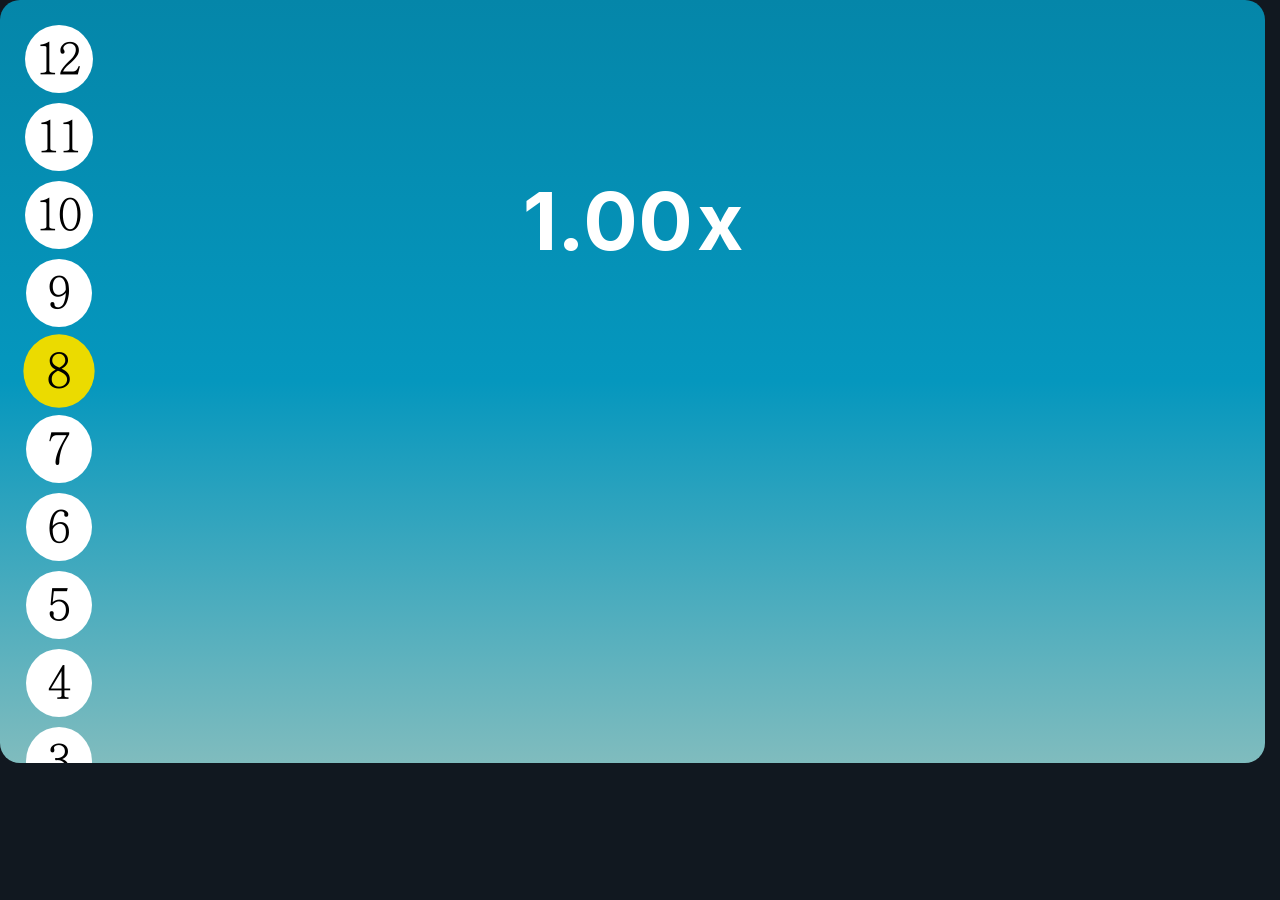
==== game-green-ball.html @ da6a4c80 "Add files via upload" ====
<!doctype html>
<html lang="ru" class="page">
  <head>
    <meta charset="UTF-8" />
    <meta name="viewport" content="width=device-width, initial-scale=1.0" />
    <title>Хакатон</title>
    <link rel="stylesheet" href="./css/index.css" />
  </head>
  <body class="page__body">
    <main class="main">
      <section class="section game">
        <div class="container game__container">
          <div class="game__birds">
            <svg class="game__bird game__bird--left" width="101" height="101">
              <use href="./decor/bird.svg"></use>
            </svg>
            <svg class="game__bird game__bird--center" width="101" height="101">
              <use href="./decor/bird.svg"></use>
            </svg>
            <svg class="game__bird game__bird--right" width="101" height="101">
              <use href="./decor/bird.svg"></use>
            </svg>
          </div>
          <div class="game__clouds">
            <svg class="game__cloud game__cloud--left" width="340" height="148">
                <use href="./decor/cloud1.svg"></use>
            </svg>
            <svg class="game__cloud game__cloud--right" width="339" height="138">
                <use href="./decor/cloud2.svg"></use>
            </svg>
          </div>
          <div class="game__levels">
            <div class="game__level game__level--no-active" data-level="12">
                <p class="game__level-number">12</p>
            </div>
            <div class="game__level game__level--no-active" data-level="11">
                <p class="game__level-number">11</p>
            </div>
            <div class="game__level game__level--no-active" data-level="10">
                <p class="game__level-number">10</p>
            </div>
            <div class="game__level game__level--no-active" data-level="9">
                <p class="game__level-number">9</p>
            </div>
            <div class="game__level game__level--active" data-level="8">
                <p class="game__level-number">8</p>
            </div>
            <div class="game__level game__level--no-active" data-level="7">
                <p class="game__level-number">7</p>
            </div>
            <div class="game__level game__level--no-active" data-level="6">
                <p class="game__level-number">6</p>
            </div>
            <div class="game__level game__level--no-active" data-level="5">
                <p class="game__level-number">5</p>
            </div>
            <div class="game__level game__level--no-active" data-level="4">
                <p class="game__level-number">4</p>
            </div>
            <div class="game__level game__level--no-active" data-level="3">
                <p class="game__level-number">3</p>
            </div>
            <div class="game__level game__level--no-active" data-level="2">
                <p class="game__level-number">2</p>
            </div>
            <div class="game__level game__level--no-active" data-level="1">
                <p class="game__level-number">1</p>
            </div>
          </div>
          <div class="game__ratio">
            <p class="game__ratio-value">1.00</p>
            <p class="game__ratio-symbol">x</p>
          </div>
          <div class="game__ball">
            <svg class="game__ball-red" width="176" height="235">
                <use href="./decor/red-ball.svg"></use>
            </svg>
          </div>
        </div>
      </section>
    </main>
  </body>
</html>
---- css/index.css ----
/* base */
@import "./base/fonts.css";
@import "./base/globals.css";
@import "./base/normalize.css";
@import "./base/vars.css";

/* blocks */
@import "./blocks/header.css";
@import "./blocks/history.css";
@import "./blocks/game.css";
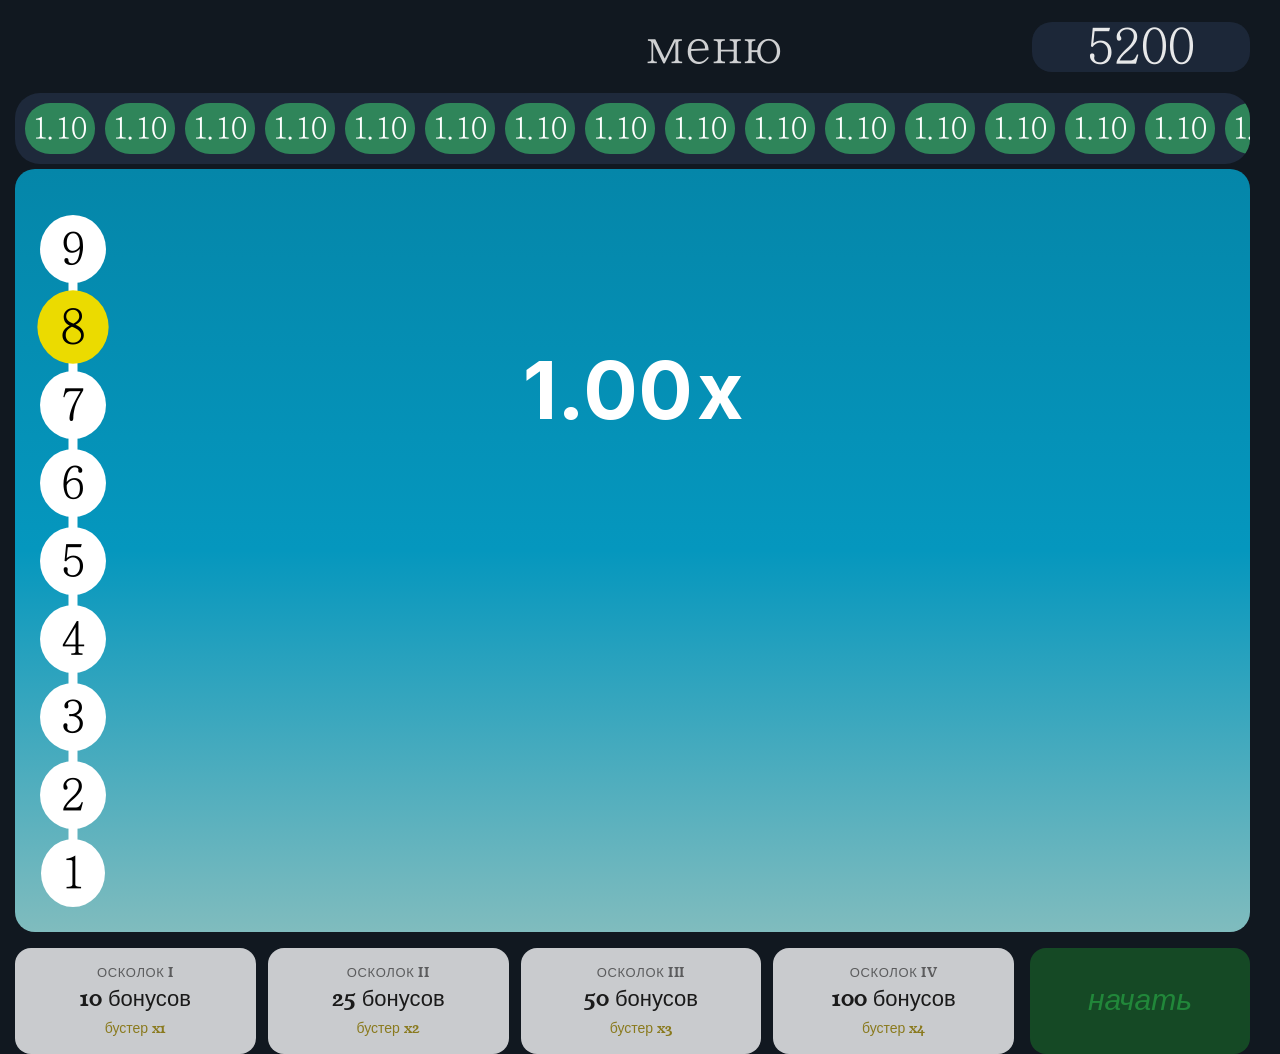
==== commit 6392d578: "Add files via upload" ====
--- a/game-green-ball.html
+++ b/game-green-ball.html
@@ -7,75 +7,187 @@
     <link rel="stylesheet" href="./css/index.css" />
   </head>
   <body class="page__body">
+    <header class="container header__container">
+      <svg width="381px" height="73px">
+        <use href="./decor/logo.svg"></use>
+      </svg>
+      <nav class="header__navigation">
+        <ul class="navigation__list">
+          <li class="navigation__item">
+            <a href="./index.html" class="navigation__item-link">меню</a>
+          </li>
+        </ul>
+      </nav>
+      <p class="header__balance">5200</p>
+    </header>
     <main class="main">
+      <section class="section history">
+        <div class="container container__card-description">
+          <article class="history__card">
+            <p class="history__card-description">1.10</p>
+          </article>
+          <article class="history__card">
+            <p class="history__card-description">1.10</p>
+          </article>
+          <article class="history__card">
+            <p class="history__card-description">1.10</p>
+          </article>
+          <article class="history__card">
+            <p class="history__card-description">1.10</p>
+          </article>
+          <article class="history__card">
+            <p class="history__card-description">1.10</p>
+          </article>
+          <article class="history__card">
+            <p class="history__card-description">1.10</p>
+          </article>
+          <article class="history__card">
+            <p class="history__card-description">1.10</p>
+          </article>
+          <article class="history__card">
+            <p class="history__card-description">1.10</p>
+          </article>
+          <article class="history__card">
+            <p class="history__card-description">1.10</p>
+          </article>
+          <article class="history__card">
+            <p class="history__card-description">1.10</p>
+          </article>
+          <article class="history__card">
+            <p class="history__card-description">1.10</p>
+          </article>
+          <article class="history__card">
+            <p class="history__card-description">1.10</p>
+          </article>
+          <article class="history__card">
+            <p class="history__card-description">1.10</p>
+          </article>
+          <article class="history__card">
+            <p class="history__card-description">1.10</p>
+          </article>
+          <article class="history__card">
+            <p class="history__card-description">1.10</p>
+          </article>
+          <article class="history__card">
+            <p class="history__card-description">1.10</p>
+          </article>
+          <article class="history__card">
+            <p class="history__card-description">1.15</p>
+          </article>
+          <article class="history__card">
+            <p class="history__card-description">1.10</p>
+          </article>
+          <article class="history__card">
+            <p class="history__card-description">1.10</p>
+          </article>
+        </div>
+      </section>
       <section class="section game">
-        <div class="container game__container">
-          <div class="game__birds">
-            <svg class="game__bird game__bird--left" width="101" height="101">
-              <use href="./decor/bird.svg"></use>
-            </svg>
-            <svg class="game__bird game__bird--center" width="101" height="101">
-              <use href="./decor/bird.svg"></use>
-            </svg>
-            <svg class="game__bird game__bird--right" width="101" height="101">
-              <use href="./decor/bird.svg"></use>
-            </svg>
-          </div>
-          <div class="game__clouds">
-            <svg class="game__cloud game__cloud--left" width="340" height="148">
+        <div class="container">
+          <div class="game__container">
+            <div class="game__birds">
+              <svg class="game__bird game__bird--left" width="101" height="101">
+                <use href="./decor/bird.svg"></use>
+              </svg>
+              <svg
+                class="game__bird game__bird--center"
+                width="101"
+                height="101"
+              >
+                <use href="./decor/bird.svg"></use>
+              </svg>
+              <svg
+                class="game__bird game__bird--right"
+                width="101"
+                height="101"
+              >
+                <use href="./decor/bird.svg"></use>
+              </svg>
+            </div>
+            <div class="game__clouds">
+              <svg
+                class="game__cloud game__cloud--left"
+                width="340"
+                height="148"
+              >
                 <use href="./decor/cloud1.svg"></use>
-            </svg>
-            <svg class="game__cloud game__cloud--right" width="339" height="138">
+              </svg>
+              <svg
+                class="game__cloud game__cloud--right"
+                width="339"
+                height="138"
+              >
                 <use href="./decor/cloud2.svg"></use>
-            </svg>
-          </div>
-          <div class="game__levels">
-            <div class="game__level game__level--no-active" data-level="12">
-                <p class="game__level-number">12</p>
+              </svg>
             </div>
-            <div class="game__level game__level--no-active" data-level="11">
-                <p class="game__level-number">11</p>
+            <div class="game__levels">
+              <div class="game__level game__level--no-active" data-level="9">
+                <p class="game__level-number">9</p>
+              </div>
+              <div class="game__level game__level--active" data-level="8">
+                <p class="game__level-number">8</p>
+              </div>
+              <div class="game__level game__level--no-active" data-level="7">
+                <p class="game__level-number">7</p>
+              </div>
+              <div class="game__level game__level--no-active" data-level="6">
+                <p class="game__level-number">6</p>
+              </div>
+              <div class="game__level game__level--no-active" data-level="5">
+                <p class="game__level-number">5</p>
+              </div>
+              <div class="game__level game__level--no-active" data-level="4">
+                <p class="game__level-number">4</p>
+              </div>
+              <div class="game__level game__level--no-active" data-level="3">
+                <p class="game__level-number">3</p>
+              </div>
+              <div class="game__level game__level--no-active" data-level="2">
+                <p class="game__level-number">2</p>
+              </div>
+              <div class="game__level game__level--no-active" data-level="1">
+                <p class="game__level-number">1</p>
+              </div>
             </div>
-            <div class="game__level game__level--no-active" data-level="10">
-                <p class="game__level-number">10</p>
+            <div class="game__ratio">
+              <p class="game__ratio-value">1.00</p>
+              <p class="game__ratio-symbol">x</p>
             </div>
-            <div class="game__level game__level--no-active" data-level="9">
-                <p class="game__level-number">9</p>
-            </div>
-            <div class="game__level game__level--active" data-level="8">
-                <p class="game__level-number">8</p>
-            </div>
-            <div class="game__level game__level--no-active" data-level="7">
-                <p class="game__level-number">7</p>
-            </div>
-            <div class="game__level game__level--no-active" data-level="6">
-                <p class="game__level-number">6</p>
-            </div>
-            <div class="game__level game__level--no-active" data-level="5">
-                <p class="game__level-number">5</p>
-            </div>
-            <div class="game__level game__level--no-active" data-level="4">
-                <p class="game__level-number">4</p>
-            </div>
-            <div class="game__level game__level--no-active" data-level="3">
-                <p class="game__level-number">3</p>
-            </div>
-            <div class="game__level game__level--no-active" data-level="2">
-                <p class="game__level-number">2</p>
-            </div>
-            <div class="game__level game__level--no-active" data-level="1">
-                <p class="game__level-number">1</p>
+            <div class="game__ball">
+              <svg class="game__ball--green" width="176" height="235">
+                <use href="./decor/green-ball.svg"></use>
+              </svg>
             </div>
           </div>
-          <div class="game__ratio">
-            <p class="game__ratio-value">1.00</p>
-            <p class="game__ratio-symbol">x</p>
-          </div>
-          <div class="game__ball">
-            <svg class="game__ball-red" width="176" height="235">
-                <use href="./decor/red-ball.svg"></use>
-            </svg>
-          </div>
+        </div>
+      </section>
+      <section class="section stake">
+        <div class="container stake__container">
+          <ul class="stake__list">
+            <li class="stake__item" data-bet="10" data-booster="1">
+              <span class="stake__item-label">осколок I</span>
+              <span class="stake__item-value">10 бонусов</span>
+              <span class="stake__item-booster">бустер x1</span>
+            </li>
+            <li class="stake__item" data-bet="25" data-booster="2">
+              <span class="stake__item-label">осколок II</span>
+              <span class="stake__item-value">25 бонусов</span>
+              <span class="stake__item-booster">бустер x2</span>
+            </li>
+            <li class="stake__item" data-bet="50" data-booster="3">
+              <span class="stake__item-label">осколок III</span>
+              <span class="stake__item-value">50 бонусов</span>
+              <span class="stake__item-booster">бустер x3</span>
+            </li>
+            <li class="stake__item" data-bet="100" data-booster="4">
+              <span class="stake__item-label">осколок IV</span>
+              <span class="stake__item-value">100 бонусов</span>
+              <span class="stake__item-booster">бустер x4</span>
+            </li>
+          </ul>
+          <button class="stake__button" type="button" disabled>
+            <span class="stake__button-text">начать</span>
+          </button>
         </div>
       </section>
     </main>
--- a/css/index.css
+++ b/css/index.css
@@ -8,3 +8,5 @@
 @import "./blocks/header.css";
 @import "./blocks/history.css";
 @import "./blocks/game.css";
+@import "./blocks/stake.css";
+@import "./blocks/index-page.css";
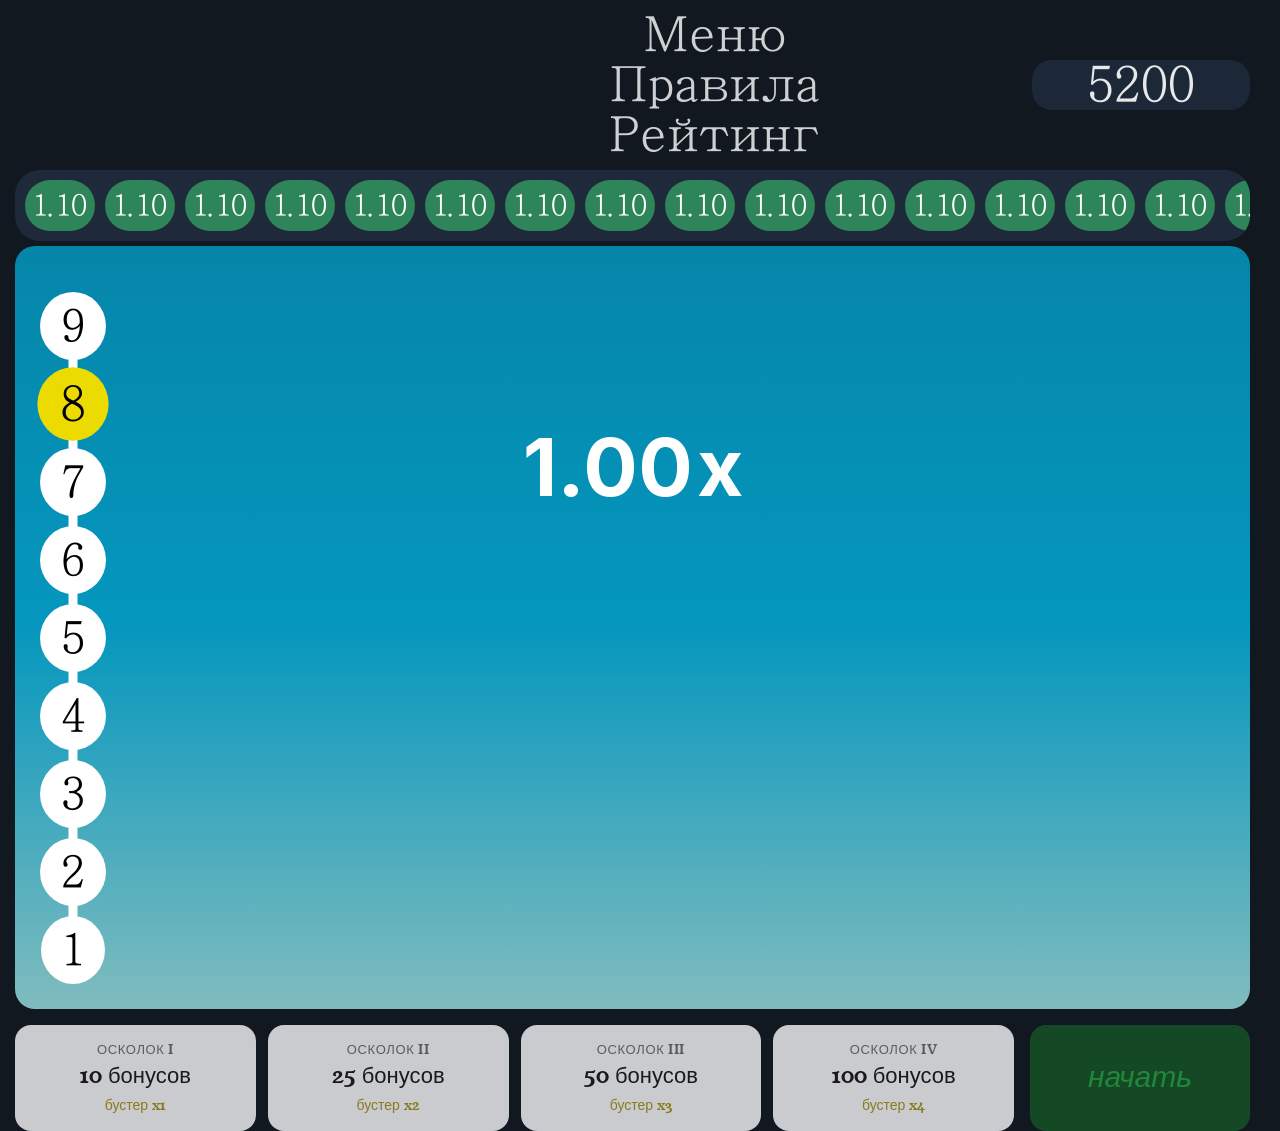
==== commit f81ca8df: "модальные окна сделал сука мать их ебал" ====
--- a/game-green-ball.html
+++ b/game-green-ball.html
@@ -3,8 +3,10 @@
   <head>
     <meta charset="UTF-8" />
     <meta name="viewport" content="width=device-width, initial-scale=1.0" />
-    <title>Хакатон</title>
+    <title>Игра - зелёный воздушный шар</title>
     <link rel="stylesheet" href="./css/index.css" />
+    <link rel="stylesheet" href="./css/blocks/theme-select.css">
+    <link rel="stylesheet" href="./css/blocks/game.css">
   </head>
   <body class="page__body">
     <header class="container header__container">
@@ -14,7 +16,13 @@
       <nav class="header__navigation">
         <ul class="navigation__list">
           <li class="navigation__item">
-            <a href="./index.html" class="navigation__item-link">меню</a>
+            <a href="./index.html" class="navigation__item-link">Меню</a>
+          </li>
+          <li class="navigation__item">
+            <a href="#" class="navigation__item-link">Правила</a>
+          </li>
+          <li class="navigation__item">
+            <a href="./rating.html" class="navigation__item-link">Рейтинг</a>
           </li>
         </ul>
       </nav>
@@ -22,7 +30,7 @@
     </header>
     <main class="main">
       <section class="section history">
-        <div class="container container__card-description">
+        <div id="history" class="container container__card-description">
           <article class="history__card">
             <p class="history__card-description">1.10</p>
           </article>
@@ -84,19 +92,19 @@
       </section>
       <section class="section game">
         <div class="container">
-          <div class="game__container">
+          <div id="game" class="game__container">
             <div class="game__birds">
-              <svg class="game__bird game__bird--left" width="101" height="101">
+              <svg id="bird-left" class="game__bird game__bird--left" width="101" height="101">
                 <use href="./decor/bird.svg"></use>
               </svg>
-              <svg
+              <svg id="bird-center"
                 class="game__bird game__bird--center"
                 width="101"
                 height="101"
               >
                 <use href="./decor/bird.svg"></use>
               </svg>
-              <svg
+              <svg id="bird-right"
                 class="game__bird game__bird--right"
                 width="101"
                 height="101"
@@ -104,15 +112,15 @@
                 <use href="./decor/bird.svg"></use>
               </svg>
             </div>
-            <div class="game__clouds">
-              <svg
+            <div id="clouds" class="game__clouds">
+              <svg id="cloud-left"
                 class="game__cloud game__cloud--left"
                 width="340"
                 height="148"
               >
                 <use href="./decor/cloud1.svg"></use>
               </svg>
-              <svg
+              <svg id="cloud-right"
                 class="game__cloud game__cloud--right"
                 width="339"
                 height="138"
@@ -120,7 +128,7 @@
                 <use href="./decor/cloud2.svg"></use>
               </svg>
             </div>
-            <div class="game__levels">
+            <div id="levels" class="game__levels">
               <div class="game__level game__level--no-active" data-level="9">
                 <p class="game__level-number">9</p>
               </div>
@@ -150,10 +158,10 @@
               </div>
             </div>
             <div class="game__ratio">
-              <p class="game__ratio-value">1.00</p>
+              <p id="ratio" class="game__ratio-value">1.00</p>
               <p class="game__ratio-symbol">x</p>
             </div>
-            <div class="game__ball">
+            <div id="ball" class="game__ball">
               <svg class="game__ball--green" width="176" height="235">
                 <use href="./decor/green-ball.svg"></use>
               </svg>
@@ -163,7 +171,7 @@
       </section>
       <section class="section stake">
         <div class="container stake__container">
-          <ul class="stake__list">
+          <ul id="stakes" class="stake__list">
             <li class="stake__item" data-bet="10" data-booster="1">
               <span class="stake__item-label">осколок I</span>
               <span class="stake__item-value">10 бонусов</span>
@@ -185,11 +193,113 @@
               <span class="stake__item-booster">бустер x4</span>
             </li>
           </ul>
-          <button class="stake__button" type="button" disabled>
+          <button id="start-game" class="stake__button" type="button" disabled>
             <span class="stake__button-text">начать</span>
           </button>
         </div>
       </section>
     </main>
+    <div class="result-popup" id="win-popup">
+    <div class="result-popup__card result-popup__card--win">
+
+        <button class="result-popup__close" type="button">×</button>
+
+        <h2 class="result-popup__title">
+            ПОБЕДА!
+        </h2>
+
+        <img
+            class="result-popup__image"
+            src="./decor/trophy.svg"
+            alt="Трофей"
+        >
+
+        <p class="result-popup__multiplier">
+            13.45x
+        </p>
+
+        <div class="result-popup__line"></div>
+
+        <p class="result-popup__text">
+            могли забрать –
+            <span class="result-popup__highlight">15.55x</span>
+        </p>
+
+        <div class="result-popup__numbers result-popup__numbers--win">
+            <span>1345 B</span>
+            <span>130 elo</span>
+        </div>
+
+        <div class="result-popup__line"></div>
+
+        <div class="result-popup__buttons">
+            <a
+                class="result-popup__button result-popup__button--exit"
+                href="./index.html"
+            >
+                Выйти
+            </a>
+
+            <button
+                class="result-popup__button result-popup__button--again"
+                type="button"
+            >
+                Играть снова
+            </button>
+        </div>
+
+    </div>
+</div>
+
+<div class="result-popup" id="lose-popup">
+    <div class="result-popup__card result-popup__card--lose">
+
+        <button class="result-popup__close" type="button">×</button>
+
+        <h2 class="result-popup__title">
+            НЕ ПОВЕЗЛО!
+        </h2>
+
+        <img
+            class="result-popup__image"
+            src="./decor/bomb.svg"
+            alt="Взрыв"
+        >
+
+        <p class="result-popup__multiplier">
+            1.55x
+        </p>
+
+        <div class="result-popup__line"></div>
+
+        <p class="result-popup__text">
+            раунд окончен –
+            <span class="result-popup__highlight">1.55x</span>
+        </p>
+
+        <div class="result-popup__numbers result-popup__numbers--lose">
+            <span>100 B</span>
+            <span>50 elo</span>
+        </div>
+
+        <div class="result-popup__line"></div>
+
+        <div class="result-popup__buttons">
+            <a
+                class="result-popup__button result-popup__button--exit"
+                href="./index.html"
+            >
+                Выйти
+            </a>
+
+            <button
+                class="result-popup__button result-popup__button--again"
+                type="button"
+            >
+                Сыграть снова
+            </button>
+        </div>
+    </div>
+</div>
   </body>
 </html>
--- a/css/blocks/theme-select.css
+++ b/css/blocks/theme-select.css
@@ -0,0 +1,213 @@
+.theme-select {
+  padding-block: 60px;
+}
+
+.theme-select__inner {
+  text-align: center;
+}
+
+.theme-select__title {
+  margin: 0 0 8px;
+  font-family: var(--font3);
+  font-size: 44px;
+  font-weight: 400;
+  color: rgba(255, 255, 255, 0.75);
+}
+
+.theme-select__subtitle {
+  margin: 0 0 40px;
+  font-family: var(--font-family);
+  font-size: 18px;
+  color: rgba(255, 255, 255, 0.4);
+}
+
+.theme-select__list {
+  display: flex;
+  justify-content: center;
+  gap: 24px;
+  flex-wrap: wrap;
+}
+
+.theme-select__card {
+  display: flex;
+  flex-direction: column;
+  align-items: center;
+  width: 100%;
+  max-width: 420px;
+  padding: 32px 28px 28px;
+  background-color: #1e293a;
+  border: 2px solid transparent;
+  border-radius: 24px;
+}
+
+.theme-select__card--green {
+  border-color: #22c55e;
+}
+
+.theme-select__card--red {
+  border-color: #ef4444;
+}
+
+.theme-select__balloon {
+  margin-bottom: 24px;
+}
+
+.theme-select__stats {
+  display: flex;
+  gap: 12px;
+  width: 100%;
+  margin-bottom: 24px;
+}
+
+.theme-select__stat {
+  flex: 1 1 0;
+  padding: 16px 12px;
+  background-color: rgba(255, 255, 255, 0.04);
+  border-radius: 14px;
+  text-align: center;
+}
+
+.theme-select__stat-value,
+.theme-select__stat-title {
+  display: block;
+  margin: 0 0 6px;
+  font-family: var(--font3);
+  font-size: 24px;
+  color: var(--text-main-color);
+}
+
+.theme-select__stat-caption {
+  display: block;
+  font-family: var(--font-family);
+  font-size: 13px;
+  color: rgba(255, 255, 255, 0.5);
+}
+
+.theme-select__stat-risk {
+  display: block;
+  font-family: var(--third-family);
+  font-size: 18px;
+  font-weight: 600;
+  text-transform: uppercase;
+}
+
+.theme-select__stat-risk--low {
+  color: #22c55e;
+}
+
+.theme-select__stat-risk--high {
+  color: #ef4444;
+}
+
+.theme-select__levels {
+  margin-bottom: 20px;
+  font-family: var(--font-family);
+  font-size: 16px;
+  color: var(--text-main-color);
+}
+
+.theme-select__button {
+  display: block;
+  width: 100%;
+  padding: 16px;
+  border-radius: 999px;
+  font-family: var(--font-family);
+  font-size: 18px;
+  font-weight: 600;
+  text-align: center;
+  color: var(--text-main-color);
+}
+
+.theme-select__button--green {
+  background-color: #2b9f6d;
+}
+
+.theme-select__button--red {
+  background-color: #b02c30;
+}
+
+@media (max-width: 900px) {
+  .theme-select__list {
+    flex-direction: column;
+    align-items: center;
+  }
+}
+
+.theme-select__balloon {
+  width: 176px;
+  height: 235px;
+  object-fit: contain;
+
+  transform-origin: 50% 90%;
+  animation: balloon-sway 2.5s ease-in-out infinite;
+}
+
+@keyframes balloon-sway {
+  0%,
+  100% {
+    transform: translateY(0) rotate(-3deg);
+  }
+
+  50% {
+    transform: translateY(-8px) rotate(3deg);
+  }
+}
+.theme-select__button {
+    transition:
+        transform 0.2s ease,
+        box-shadow 0.2s ease,
+        filter 0.2s ease;
+}
+
+.theme-select__button:hover {
+    transform: scale(1.05);
+    filter: brightness(1.15);
+}
+
+.theme-select__button:active {
+    transform: scale(0.95);
+}
+
+.theme-select__button--green:hover {
+    box-shadow:
+        0 0 10px rgba(46, 190, 130, 0.6),
+        0 0 25px rgba(46, 190, 130, 0.4);
+}
+
+.theme-select__button--red:hover {
+    box-shadow:
+        0 0 10px rgba(220, 50, 50, 0.6),
+        0 0 25px rgba(220, 50, 50, 0.4);
+}
+
+.theme-select__button {
+  transition:
+    transform 0.2s ease,
+    box-shadow 0.2s ease,
+    filter 0.2s ease;
+}
+
+.theme-select__button:hover {
+  transform: scale(1.05);
+  filter: brightness(1.15);
+}
+
+.theme-select__button:active {
+  transform: scale(0.95);
+}
+
+.theme-select__button--green:hover {
+  box-shadow:
+    0 0 10px rgba(46, 190, 130, 0.6),
+    0 0 25px rgba(46, 190, 130, 0.4);
+}
+
+.theme-select__button--red:hover {
+  box-shadow:
+    0 0 10px rgba(220, 50, 50, 0.6),
+    0 0 25px rgba(220, 50, 50, 0.4);
+}
+
+.theme-select__card:has(.theme-select__button:hover) .theme-select__balloon {
+  animation-duration: 0.7s;
+}
--- a/css/blocks/game.css
+++ b/css/blocks/game.css
@@ -0,0 +1,379 @@
+.game {
+  width: 100%;
+  margin-bottom: 16px;
+}
+
+.game__container {
+  position: relative;
+  width: 100%;
+  height: 763px;
+  overflow: hidden;
+  border-radius: 20px;
+  background: linear-gradient(
+    180deg,
+    rgba(0, 179, 225, 0.71) 0%,
+    rgba(0, 203, 255, 0.71) 50%,
+    rgba(173, 255, 255, 0.71) 100%
+  );
+}
+
+.game__bird {
+  position: absolute;
+  object-fit: contain;
+  z-index: var(--layer-2);
+}
+
+.game__bird--left {
+  top: 25px;
+  left: 17%;
+}
+
+.game__bird--center {
+  top: 20px;
+  left: 48%;
+}
+
+.game__bird--right {
+  top: 55px;
+  right: 7%;
+}
+
+.game__clouds {
+    position: absolute;
+    top: 0;
+    left: 0;
+    width: 100%;
+    z-index: var(--layer-1);
+    pointer-events: none;
+}
+
+.game__cloud {
+    position: absolute;
+    display: block;
+    height: auto;
+}
+
+.game__cloud--left {
+    top: 15px;
+    left: 10%;
+}
+
+.game__cloud--right {
+    top: 30px;
+    right: 10%;
+}
+
+.game__levels {
+  position: absolute;
+  bottom: 25px;
+  left: 25px;
+  display: flex;
+  flex-direction: column;
+  align-items: center;
+  gap: 10px;
+  z-index: var(--layer-5);
+}
+
+.game__levels::before {
+  content: "";
+  position: absolute;
+  top: 34px;
+  bottom: 34px;
+  left: 50%;
+  width: 9px;
+  transform: translateX(-50%);
+  background-color: #fff;
+  border-radius: 50px;
+  z-index: var(--layer-0);
+}
+
+.game__level {
+  position: relative;
+  max-width: 68px;
+  max-height: 68px;
+  display: flex;
+  align-items: center;
+  justify-content: center;
+  z-index: var(--layer-2);
+  border-radius: 50%;
+  background-color: #fff;
+  padding: 12px 21px;
+}
+
+.game__level-number {
+  position: relative;
+  font-family: var(--second-family);
+  font-weight: 400;
+  font-size: 45px;
+  color: var(--text-secondary-color);
+}
+
+.game__level--active {
+    background-color: var(--level-active);
+    transform: scale(1.08);
+}
+
+.game__ratio {
+    position: absolute;
+    top: 175px;
+    left: 50%;
+    display: flex;
+    align-items: baseline;
+    transform: translateX(-50%);
+    z-index: var(--layer-5);
+    color: var(--text-main-color);
+    user-select: none;
+}
+
+.game__ratio-value,
+.game__ratio-symbol {
+    font-size: 80px;
+    font-weight: 700;
+}
+
+.game__ratio-symbol {
+    margin-left: 4px;
+}
+
+.game__ball {
+    position: absolute;
+    left: 50%;
+    bottom: 25px;
+    transform: translateX(-50%);
+    z-index: var(--layer-6);
+}
+
+.game__ball--red,
+.game__ball--green {
+    display: block;
+    width: 100%;
+    height: 100%;
+}
+
+
+.result-popup {
+    position: fixed;
+    inset: 0;
+
+    display: flex;
+    align-items: center;
+    justify-content: center;
+
+    padding: 24px;
+    box-sizing: border-box;
+
+    background: rgba(0, 0, 0, 0.72);
+    backdrop-filter: blur(6px);
+
+    opacity: 0;
+    visibility: hidden;
+    pointer-events: none;
+
+    z-index: 1000;
+
+    transition:
+        opacity 0.25s ease,
+        visibility 0.25s ease;
+}
+
+
+.result-popup.is-open {
+    opacity: 1;
+    visibility: visible;
+    pointer-events: auto;
+}
+
+.result-popup__card {
+    position: relative;
+
+    width: min(700px, 100%);
+
+    padding: 38px 42px 40px;
+    box-sizing: border-box;
+
+    text-align: center;
+
+    background: #1e293b;
+    border-radius: 20px;
+
+    transform: translateY(25px) scale(0.96);
+
+    transition: transform 0.3s ease;
+}
+
+.result-popup.is-open .result-popup__card {
+    transform: translateY(0) scale(1);
+}
+
+
+.result-popup__card--win {
+    box-shadow:
+        0 0 45px rgba(47, 255, 123, 0.18);
+}
+
+.result-popup__card--lose {
+    box-shadow:
+        0 0 45px rgba(255, 70, 80, 0.16);
+}
+
+
+.result-popup__close {
+    position: absolute;
+
+    top: 10px;
+    right: 10px;
+
+    width: 48px;
+    height: 48px;
+
+    padding: 0;
+
+    border: 0;
+    border-radius: 10px;
+
+    background: #f24f70;
+    color: #fff;
+
+    font-size: 36px;
+    line-height: 1;
+
+    cursor: pointer;
+
+    transition:
+        transform 0.2s ease,
+        filter 0.2s ease;
+}
+
+.result-popup__close:hover {
+    transform: scale(1.08) rotate(3deg);
+    filter: brightness(1.08);
+}
+
+.result-popup__title {
+    margin: 0 55px 10px;
+
+    font-family: var(--font3);
+
+    font-size: clamp(36px, 5vw, 50px);
+    font-weight: 400;
+
+    line-height: 1.05;
+
+    color: #f3a943;
+}
+
+.result-popup__image {
+    display: block;
+
+    width: 130px;
+    height: 130px;
+
+    margin: 0 auto 4px;
+
+    object-fit: contain;
+}
+
+.result-popup__multiplier {
+    margin: 0 0 12px;
+
+    font-family: var(--second-family);
+    font-size: 40px;
+
+    color: var(--text-main-color);
+}
+
+.result-popup__line {
+    width: min(430px, 90%);
+    height: 1px;
+
+    margin: 0 auto 12px;
+
+    background: rgba(255, 255, 255, 0.65);
+}
+
+.result-popup__text {
+    margin: 0 0 18px;
+
+    font-family: var(--second-family);
+    font-size: clamp(22px, 3vw, 30px);
+
+    color: var(--text-main-color);
+}
+
+.result-popup__highlight {
+    color: #ffe000;
+}
+
+.result-popup__numbers {
+    display: flex;
+    justify-content: center;
+
+    gap: 70px;
+
+    margin-bottom: 8px;
+
+    font-family: var(--second-family);
+    font-size: 36px;
+}
+
+.result-popup__numbers--win span:first-child {
+    color: #00e67a;
+}
+
+.result-popup__numbers--win span:last-child {
+    color: #ffe000;
+}
+
+.result-popup__numbers--lose span {
+    color: #ff4444;
+}
+
+.result-popup__buttons {
+    display: flex;
+    justify-content: center;
+
+    gap: 40px;
+
+    margin-top: 28px;
+}
+
+.result-popup__button {
+    min-width: 260px;
+
+    padding: 15px 30px;
+
+    border: 0;
+    border-radius: 999px;
+
+    font-family: var(--second-family);
+    font-size: 30px;
+
+    color: #fff;
+
+    cursor: pointer;
+
+    transition:
+        transform 0.2s ease,
+        filter 0.2s ease,
+        box-shadow 0.2s ease;
+}
+
+.result-popup__button:hover {
+    transform: translateY(-2px) scale(1.03);
+    filter: brightness(1.1);
+}
+
+.result-popup__button:active {
+    transform: scale(0.97);
+}
+
+.result-popup__button--exit {
+    background: #7c4543;
+}
+
+.result-popup__button--again {
+    background: #31d487;
+
+    box-shadow:
+        0 0 20px rgba(49, 212, 135, 0.2);
+}
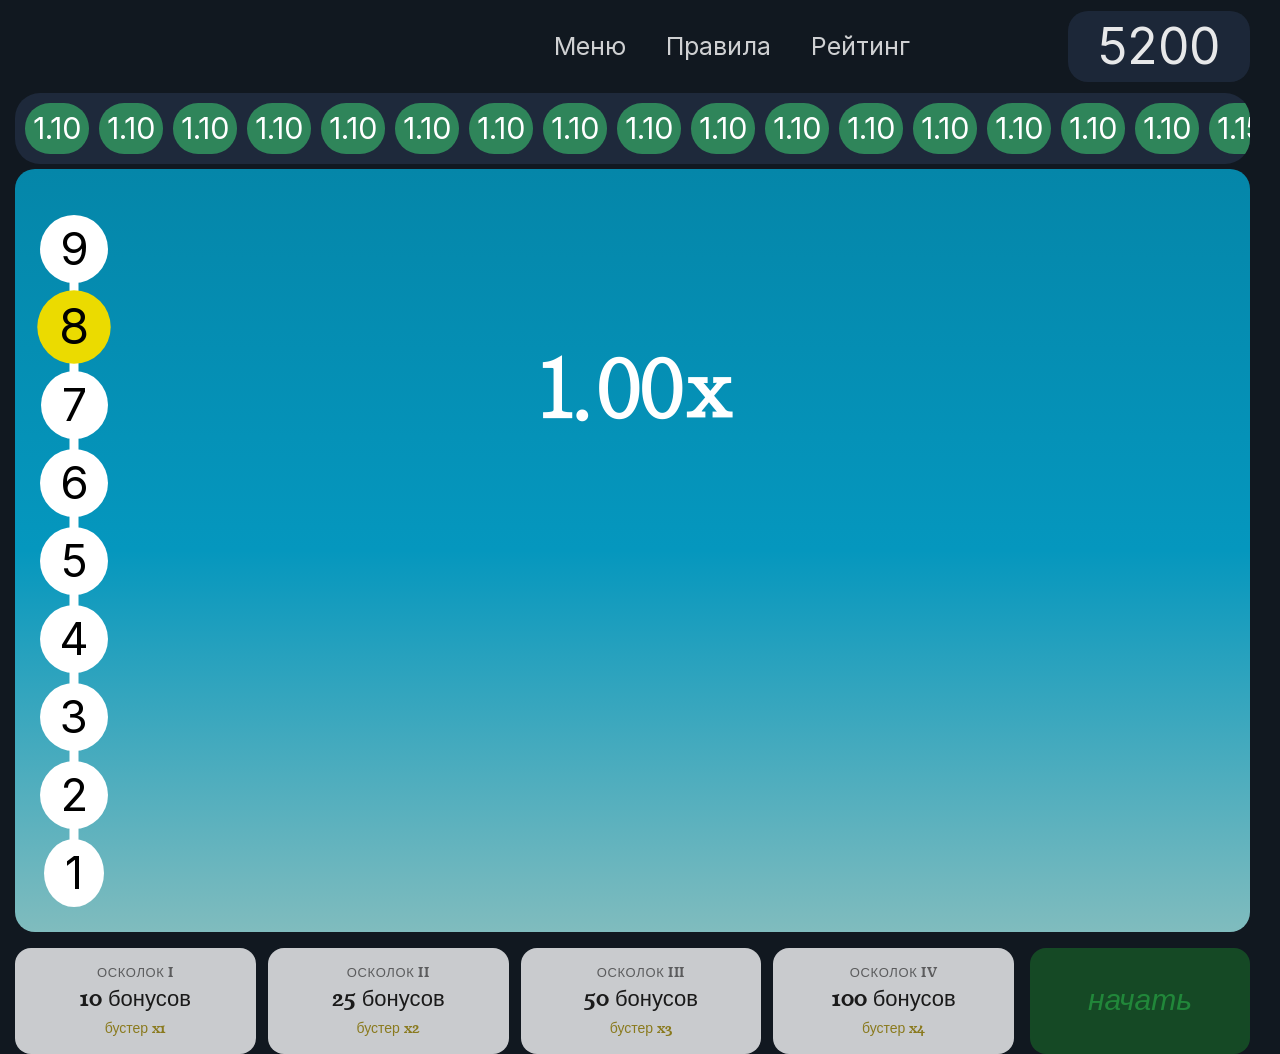
==== commit 48a0f669: "Add files via upload" ====
--- a/game-green-ball.html
+++ b/game-green-ball.html
@@ -5,8 +5,6 @@
     <meta name="viewport" content="width=device-width, initial-scale=1.0" />
     <title>Игра - зелёный воздушный шар</title>
     <link rel="stylesheet" href="./css/index.css" />
-    <link rel="stylesheet" href="./css/blocks/theme-select.css">
-    <link rel="stylesheet" href="./css/blocks/game.css">
   </head>
   <body class="page__body">
     <header class="container header__container">
@@ -199,107 +197,5 @@
         </div>
       </section>
     </main>
-    <div class="result-popup" id="win-popup">
-    <div class="result-popup__card result-popup__card--win">
-
-        <button class="result-popup__close" type="button">×</button>
-
-        <h2 class="result-popup__title">
-            ПОБЕДА!
-        </h2>
-
-        <img
-            class="result-popup__image"
-            src="./decor/trophy.svg"
-            alt="Трофей"
-        >
-
-        <p class="result-popup__multiplier">
-            13.45x
-        </p>
-
-        <div class="result-popup__line"></div>
-
-        <p class="result-popup__text">
-            могли забрать –
-            <span class="result-popup__highlight">15.55x</span>
-        </p>
-
-        <div class="result-popup__numbers result-popup__numbers--win">
-            <span>1345 B</span>
-            <span>130 elo</span>
-        </div>
-
-        <div class="result-popup__line"></div>
-
-        <div class="result-popup__buttons">
-            <a
-                class="result-popup__button result-popup__button--exit"
-                href="./index.html"
-            >
-                Выйти
-            </a>
-
-            <button
-                class="result-popup__button result-popup__button--again"
-                type="button"
-            >
-                Играть снова
-            </button>
-        </div>
-
-    </div>
-</div>
-
-<div class="result-popup" id="lose-popup">
-    <div class="result-popup__card result-popup__card--lose">
-
-        <button class="result-popup__close" type="button">×</button>
-
-        <h2 class="result-popup__title">
-            НЕ ПОВЕЗЛО!
-        </h2>
-
-        <img
-            class="result-popup__image"
-            src="./decor/bomb.svg"
-            alt="Взрыв"
-        >
-
-        <p class="result-popup__multiplier">
-            1.55x
-        </p>
-
-        <div class="result-popup__line"></div>
-
-        <p class="result-popup__text">
-            раунд окончен –
-            <span class="result-popup__highlight">1.55x</span>
-        </p>
-
-        <div class="result-popup__numbers result-popup__numbers--lose">
-            <span>100 B</span>
-            <span>50 elo</span>
-        </div>
-
-        <div class="result-popup__line"></div>
-
-        <div class="result-popup__buttons">
-            <a
-                class="result-popup__button result-popup__button--exit"
-                href="./index.html"
-            >
-                Выйти
-            </a>
-
-            <button
-                class="result-popup__button result-popup__button--again"
-                type="button"
-            >
-                Сыграть снова
-            </button>
-        </div>
-    </div>
-</div>
   </body>
 </html>
--- a/css/index.css
+++ b/css/index.css
@@ -9,4 +9,5 @@
 @import "./blocks/history.css";
 @import "./blocks/game.css";
 @import "./blocks/stake.css";
-@import "./blocks/index-page.css";+@import "./blocks/index-page.css";
+@import "./blocks/rating.css";
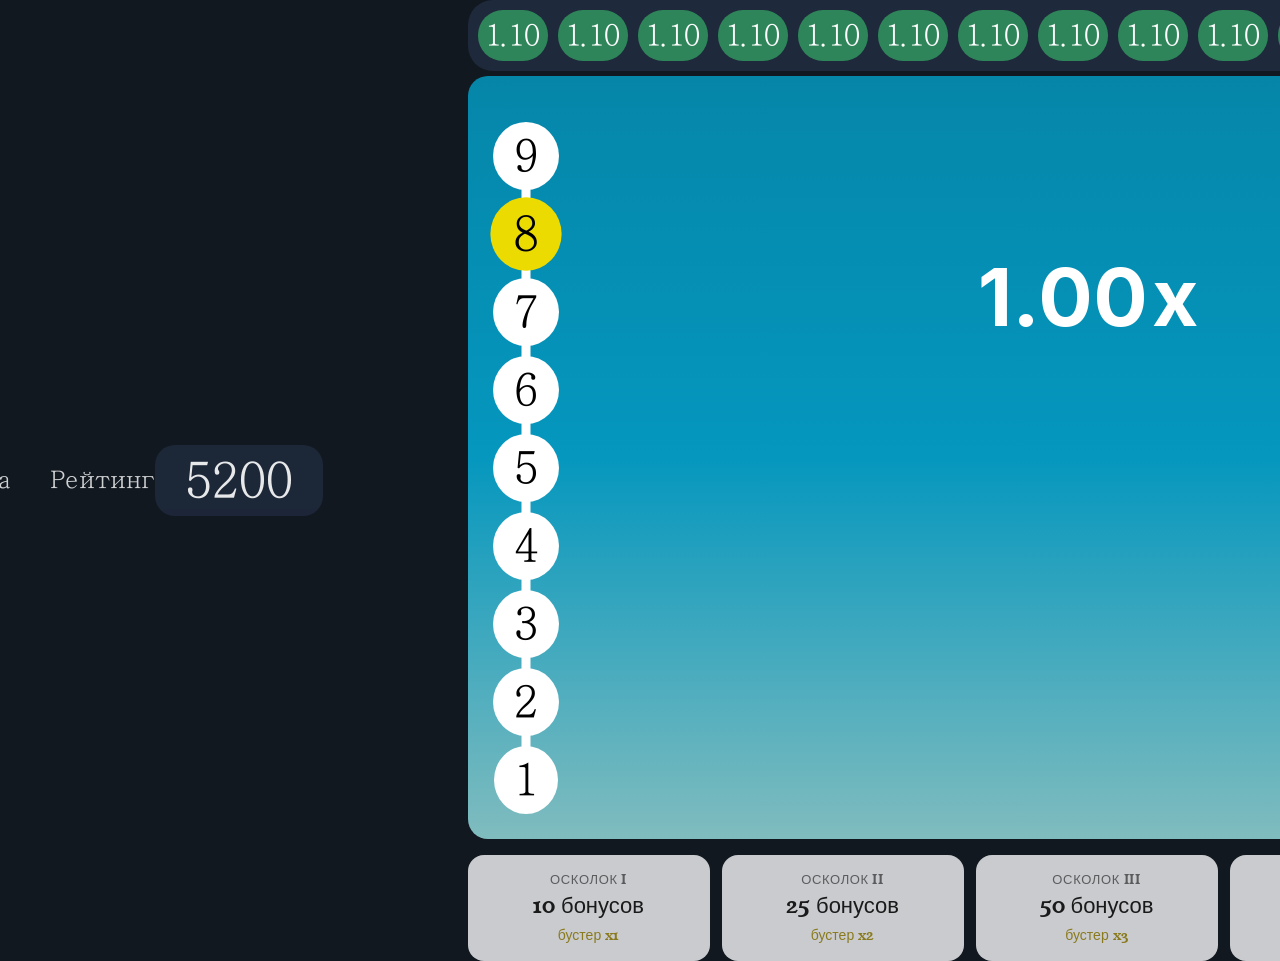
==== commit 46873e0b: "закончил модальные окна" ====
--- a/game-green-ball.html
+++ b/game-green-ball.html
@@ -5,6 +5,9 @@
     <meta name="viewport" content="width=device-width, initial-scale=1.0" />
     <title>Игра - зелёный воздушный шар</title>
     <link rel="stylesheet" href="./css/index.css" />
+    <link rel="stylesheet" href="./css/blocks/theme-select.css">
+    <link rel="stylesheet" href="./css/blocks/game.css">
+    <link rel="stylesheet" href="./css/blocks/rules.css">
   </head>
   <body class="page__body">
     <header class="container header__container">
@@ -17,7 +20,7 @@
             <a href="./index.html" class="navigation__item-link">Меню</a>
           </li>
           <li class="navigation__item">
-            <a href="#" class="navigation__item-link">Правила</a>
+          <a href="#rules" class="navigation__item-link">Правила</a>
           </li>
           <li class="navigation__item">
             <a href="./rating.html" class="navigation__item-link">Рейтинг</a>
@@ -197,5 +200,157 @@
         </div>
       </section>
     </main>
+    <div class="result-popup" id="win-popup">
+    <div class="result-popup__card result-popup__card--win">
+
+        <button class="result-popup__close" type="button">×</button>
+
+        <h2 class="result-popup__title">
+            ПОБЕДА!
+        </h2>
+
+        <img
+            class="result-popup__image"
+            src="./decor/trophy.svg"
+            alt="Трофей"
+        >
+
+        <p class="result-popup__multiplier">
+            13.45x
+        </p>
+
+        <div class="result-popup__line"></div>
+
+        <p class="result-popup__text">
+            могли забрать –
+            <span class="result-popup__highlight">15.55x</span>
+        </p>
+
+        <div class="result-popup__numbers result-popup__numbers--win">
+            <span>1345 B</span>
+            <span>130 elo</span>
+        </div>
+
+        <div class="result-popup__line"></div>
+
+        <div class="result-popup__buttons">
+            <a
+                class="result-popup__button result-popup__button--exit"
+                href="./index.html"
+            >
+                Выйти
+            </a>
+
+            <button
+                class="result-popup__button result-popup__button--again"
+                type="button"
+            >
+                Играть снова
+            </button>
+        </div>
+
+    </div>
+</div>
+
+<div class="result-popup" id="lose-popup">
+    <div class="result-popup__card result-popup__card--lose">
+
+        <button class="result-popup__close" type="button">×</button>
+
+        <h2 class="result-popup__title">
+            НЕ ПОВЕЗЛО!
+        </h2>
+
+        <img
+            class="result-popup__image"
+            src="./decor/bomb.svg"
+            alt="Взрыв"
+        >
+
+        <p class="result-popup__multiplier">
+            1.55x
+        </p>
+
+        <div class="result-popup__line"></div>
+
+        <p class="result-popup__text">
+            раунд окончен –
+            <span class="result-popup__highlight">1.55x</span>
+        </p>
+
+        <div class="result-popup__numbers result-popup__numbers--lose">
+            <span>100 B</span>
+            <span>50 elo</span>
+        </div>
+
+        <div class="result-popup__line"></div>
+
+        <div class="result-popup__buttons">
+            <a
+                class="result-popup__button result-popup__button--exit"
+                href="./index.html"
+            >
+                Выйти
+            </a>
+
+            <button
+                class="result-popup__button result-popup__button--again"
+                type="button"
+            >
+                Сыграть снова
+            </button>
+        </div>
+    </div>
+</div>
+<div id="rules" class="rules-popup">
+
+  <div class="rules-popup__content">
+
+    <a href="#" class="rules-popup__close" aria-label="Закрыть">
+      ×
+    </a>
+
+    <h2 class="rules-popup__title">
+      Правила
+    </h2>
+
+    <div class="rules-popup__text">
+
+      <p>
+        Выберите шар: красный — 12 уровней,
+        зелёный — 9.
+      </p>
+
+      <p>
+        Чем выше уровень, тем больше коэффициент и выигрыш.
+      </p>
+
+      <p>
+        Шар взлетает, коэффициент растёт.
+      </p>
+
+      <p>
+        В любой момент после первого уровня нажмите
+        «Забрать» — ставка умножится на текущий коэффициент,
+        и выигрыш зафиксируется.
+      </p>
+
+      <p>
+        Если не успеете — шар лопнет, и ставка сгорит.
+      </p>
+
+      <p>
+        За каждый пройденный уровень начисляются игровые очки.
+      </p>
+
+      <p>
+        Бустер на одном из уровней резко увеличивает коэффициент.
+      </p>
+
+    </div>
+
+  </div>
+
+</div>
   </body>
 </html>
--- a/css/index.css
+++ b/css/index.css
@@ -10,4 +10,4 @@
 @import "./blocks/game.css";
 @import "./blocks/stake.css";
 @import "./blocks/index-page.css";
-@import "./blocks/rating.css";+@import "./blocks/admin_panel.css";
--- a/css/blocks/theme-select.css
+++ b/css/blocks/theme-select.css
@@ -0,0 +1,213 @@
+.theme-select {
+  padding-block: 60px;
+}
+
+.theme-select__inner {
+  text-align: center;
+}
+
+.theme-select__title {
+  margin: 0 0 8px;
+  font-family: var(--font3);
+  font-size: 44px;
+  font-weight: 400;
+  color: rgba(255, 255, 255, 0.75);
+}
+
+.theme-select__subtitle {
+  margin: 0 0 40px;
+  font-family: var(--font-family);
+  font-size: 18px;
+  color: rgba(255, 255, 255, 0.4);
+}
+
+.theme-select__list {
+  display: flex;
+  justify-content: center;
+  gap: 24px;
+  flex-wrap: wrap;
+}
+
+.theme-select__card {
+  display: flex;
+  flex-direction: column;
+  align-items: center;
+  width: 100%;
+  max-width: 420px;
+  padding: 32px 28px 28px;
+  background-color: #1e293a;
+  border: 2px solid transparent;
+  border-radius: 24px;
+}
+
+.theme-select__card--green {
+  border-color: #22c55e;
+}
+
+.theme-select__card--red {
+  border-color: #ef4444;
+}
+
+.theme-select__balloon {
+  margin-bottom: 24px;
+}
+
+.theme-select__stats {
+  display: flex;
+  gap: 12px;
+  width: 100%;
+  margin-bottom: 24px;
+}
+
+.theme-select__stat {
+  flex: 1 1 0;
+  padding: 16px 12px;
+  background-color: rgba(255, 255, 255, 0.04);
+  border-radius: 14px;
+  text-align: center;
+}
+
+.theme-select__stat-value,
+.theme-select__stat-title {
+  display: block;
+  margin: 0 0 6px;
+  font-family: var(--font3);
+  font-size: 24px;
+  color: var(--text-main-color);
+}
+
+.theme-select__stat-caption {
+  display: block;
+  font-family: var(--font-family);
+  font-size: 13px;
+  color: rgba(255, 255, 255, 0.5);
+}
+
+.theme-select__stat-risk {
+  display: block;
+  font-family: var(--third-family);
+  font-size: 18px;
+  font-weight: 600;
+  text-transform: uppercase;
+}
+
+.theme-select__stat-risk--low {
+  color: #22c55e;
+}
+
+.theme-select__stat-risk--high {
+  color: #ef4444;
+}
+
+.theme-select__levels {
+  margin-bottom: 20px;
+  font-family: var(--font-family);
+  font-size: 16px;
+  color: var(--text-main-color);
+}
+
+.theme-select__button {
+  display: block;
+  width: 100%;
+  padding: 16px;
+  border-radius: 999px;
+  font-family: var(--font-family);
+  font-size: 18px;
+  font-weight: 600;
+  text-align: center;
+  color: var(--text-main-color);
+}
+
+.theme-select__button--green {
+  background-color: #2b9f6d;
+}
+
+.theme-select__button--red {
+  background-color: #b02c30;
+}
+
+@media (max-width: 900px) {
+  .theme-select__list {
+    flex-direction: column;
+    align-items: center;
+  }
+}
+
+.theme-select__balloon {
+  width: 176px;
+  height: 235px;
+  object-fit: contain;
+
+  transform-origin: 50% 90%;
+  animation: balloon-sway 2.5s ease-in-out infinite;
+}
+
+@keyframes balloon-sway {
+  0%,
+  100% {
+    transform: translateY(0) rotate(-3deg);
+  }
+
+  50% {
+    transform: translateY(-8px) rotate(3deg);
+  }
+}
+.theme-select__button {
+    transition:
+        transform 0.2s ease,
+        box-shadow 0.2s ease,
+        filter 0.2s ease;
+}
+
+.theme-select__button:hover {
+    transform: scale(1.05);
+    filter: brightness(1.15);
+}
+
+.theme-select__button:active {
+    transform: scale(0.95);
+}
+
+.theme-select__button--green:hover {
+    box-shadow:
+        0 0 10px rgba(46, 190, 130, 0.6),
+        0 0 25px rgba(46, 190, 130, 0.4);
+}
+
+.theme-select__button--red:hover {
+    box-shadow:
+        0 0 10px rgba(220, 50, 50, 0.6),
+        0 0 25px rgba(220, 50, 50, 0.4);
+}
+
+.theme-select__button {
+  transition:
+    transform 0.2s ease,
+    box-shadow 0.2s ease,
+    filter 0.2s ease;
+}
+
+.theme-select__button:hover {
+  transform: scale(1.05);
+  filter: brightness(1.15);
+}
+
+.theme-select__button:active {
+  transform: scale(0.95);
+}
+
+.theme-select__button--green:hover {
+  box-shadow:
+    0 0 10px rgba(46, 190, 130, 0.6),
+    0 0 25px rgba(46, 190, 130, 0.4);
+}
+
+.theme-select__button--red:hover {
+  box-shadow:
+    0 0 10px rgba(220, 50, 50, 0.6),
+    0 0 25px rgba(220, 50, 50, 0.4);
+}
+
+.theme-select__card:has(.theme-select__button:hover) .theme-select__balloon {
+  animation-duration: 0.7s;
+}
--- a/css/blocks/game.css
+++ b/css/blocks/game.css
@@ -0,0 +1,379 @@
+.game {
+  width: 100%;
+  margin-bottom: 16px;
+}
+
+.game__container {
+  position: relative;
+  width: 100%;
+  height: 763px;
+  overflow: hidden;
+  border-radius: 20px;
+  background: linear-gradient(
+    180deg,
+    rgba(0, 179, 225, 0.71) 0%,
+    rgba(0, 203, 255, 0.71) 50%,
+    rgba(173, 255, 255, 0.71) 100%
+  );
+}
+
+.game__bird {
+  position: absolute;
+  object-fit: contain;
+  z-index: var(--layer-2);
+}
+
+.game__bird--left {
+  top: 25px;
+  left: 17%;
+}
+
+.game__bird--center {
+  top: 20px;
+  left: 48%;
+}
+
+.game__bird--right {
+  top: 55px;
+  right: 7%;
+}
+
+.game__clouds {
+    position: absolute;
+    top: 0;
+    left: 0;
+    width: 100%;
+    z-index: var(--layer-1);
+    pointer-events: none;
+}
+
+.game__cloud {
+    position: absolute;
+    display: block;
+    height: auto;
+}
+
+.game__cloud--left {
+    top: 15px;
+    left: 10%;
+}
+
+.game__cloud--right {
+    top: 30px;
+    right: 10%;
+}
+
+.game__levels {
+  position: absolute;
+  bottom: 25px;
+  left: 25px;
+  display: flex;
+  flex-direction: column;
+  align-items: center;
+  gap: 10px;
+  z-index: var(--layer-5);
+}
+
+.game__levels::before {
+  content: "";
+  position: absolute;
+  top: 34px;
+  bottom: 34px;
+  left: 50%;
+  width: 9px;
+  transform: translateX(-50%);
+  background-color: #fff;
+  border-radius: 50px;
+  z-index: var(--layer-0);
+}
+
+.game__level {
+  position: relative;
+  max-width: 68px;
+  max-height: 68px;
+  display: flex;
+  align-items: center;
+  justify-content: center;
+  z-index: var(--layer-2);
+  border-radius: 50%;
+  background-color: #fff;
+  padding: 12px 21px;
+}
+
+.game__level-number {
+  position: relative;
+  font-family: var(--second-family);
+  font-weight: 400;
+  font-size: 45px;
+  color: var(--text-secondary-color);
+}
+
+.game__level--active {
+    background-color: var(--level-active);
+    transform: scale(1.08);
+}
+
+.game__ratio {
+    position: absolute;
+    top: 175px;
+    left: 50%;
+    display: flex;
+    align-items: baseline;
+    transform: translateX(-50%);
+    z-index: var(--layer-5);
+    color: var(--text-main-color);
+    user-select: none;
+}
+
+.game__ratio-value,
+.game__ratio-symbol {
+    font-size: 80px;
+    font-weight: 700;
+}
+
+.game__ratio-symbol {
+    margin-left: 4px;
+}
+
+.game__ball {
+    position: absolute;
+    left: 50%;
+    bottom: 25px;
+    transform: translateX(-50%);
+    z-index: var(--layer-6);
+}
+
+.game__ball--red,
+.game__ball--green {
+    display: block;
+    width: 100%;
+    height: 100%;
+}
+
+
+.result-popup {
+    position: fixed;
+    inset: 0;
+
+    display: flex;
+    align-items: center;
+    justify-content: center;
+
+    padding: 24px;
+    box-sizing: border-box;
+
+    background: rgba(0, 0, 0, 0.72);
+    backdrop-filter: blur(6px);
+
+    opacity: 0;
+    visibility: hidden;
+    pointer-events: none;
+
+    z-index: 1000;
+
+    transition:
+        opacity 0.25s ease,
+        visibility 0.25s ease;
+}
+
+
+.result-popup.is-open {
+    opacity: 1;
+    visibility: visible;
+    pointer-events: auto;
+}
+
+.result-popup__card {
+    position: relative;
+
+    width: min(700px, 100%);
+
+    padding: 38px 42px 40px;
+    box-sizing: border-box;
+
+    text-align: center;
+
+    background: #1e293b;
+    border-radius: 20px;
+
+    transform: translateY(25px) scale(0.96);
+
+    transition: transform 0.3s ease;
+}
+
+.result-popup.is-open .result-popup__card {
+    transform: translateY(0) scale(1);
+}
+
+
+.result-popup__card--win {
+    box-shadow:
+        0 0 45px rgba(47, 255, 123, 0.18);
+}
+
+.result-popup__card--lose {
+    box-shadow:
+        0 0 45px rgba(255, 70, 80, 0.16);
+}
+
+
+.result-popup__close {
+    position: absolute;
+
+    top: 10px;
+    right: 10px;
+
+    width: 48px;
+    height: 48px;
+
+    padding: 0;
+
+    border: 0;
+    border-radius: 10px;
+
+    background: #f24f70;
+    color: #fff;
+
+    font-size: 36px;
+    line-height: 1;
+
+    cursor: pointer;
+
+    transition:
+        transform 0.2s ease,
+        filter 0.2s ease;
+}
+
+.result-popup__close:hover {
+    transform: scale(1.08) rotate(3deg);
+    filter: brightness(1.08);
+}
+
+.result-popup__title {
+    margin: 0 55px 10px;
+
+    font-family: var(--font3);
+
+    font-size: clamp(36px, 5vw, 50px);
+    font-weight: 400;
+
+    line-height: 1.05;
+
+    color: #f3a943;
+}
+
+.result-popup__image {
+    display: block;
+
+    width: 130px;
+    height: 130px;
+
+    margin: 0 auto 4px;
+
+    object-fit: contain;
+}
+
+.result-popup__multiplier {
+    margin: 0 0 12px;
+
+    font-family: var(--second-family);
+    font-size: 40px;
+
+    color: var(--text-main-color);
+}
+
+.result-popup__line {
+    width: min(430px, 90%);
+    height: 1px;
+
+    margin: 0 auto 12px;
+
+    background: rgba(255, 255, 255, 0.65);
+}
+
+.result-popup__text {
+    margin: 0 0 18px;
+
+    font-family: var(--second-family);
+    font-size: clamp(22px, 3vw, 30px);
+
+    color: var(--text-main-color);
+}
+
+.result-popup__highlight {
+    color: #ffe000;
+}
+
+.result-popup__numbers {
+    display: flex;
+    justify-content: center;
+
+    gap: 70px;
+
+    margin-bottom: 8px;
+
+    font-family: var(--second-family);
+    font-size: 36px;
+}
+
+.result-popup__numbers--win span:first-child {
+    color: #00e67a;
+}
+
+.result-popup__numbers--win span:last-child {
+    color: #ffe000;
+}
+
+.result-popup__numbers--lose span {
+    color: #ff4444;
+}
+
+.result-popup__buttons {
+    display: flex;
+    justify-content: center;
+
+    gap: 40px;
+
+    margin-top: 28px;
+}
+
+.result-popup__button {
+    min-width: 260px;
+
+    padding: 15px 30px;
+
+    border: 0;
+    border-radius: 999px;
+
+    font-family: var(--second-family);
+    font-size: 30px;
+
+    color: #fff;
+
+    cursor: pointer;
+
+    transition:
+        transform 0.2s ease,
+        filter 0.2s ease,
+        box-shadow 0.2s ease;
+}
+
+.result-popup__button:hover {
+    transform: translateY(-2px) scale(1.03);
+    filter: brightness(1.1);
+}
+
+.result-popup__button:active {
+    transform: scale(0.97);
+}
+
+.result-popup__button--exit {
+    background: #7c4543;
+}
+
+.result-popup__button--again {
+    background: #31d487;
+
+    box-shadow:
+        0 0 20px rgba(49, 212, 135, 0.2);
+}
--- a/css/blocks/rules.css
+++ b/css/blocks/rules.css
@@ -0,0 +1,106 @@
+/* Затемнение страницы */
+.rules-popup {
+  position: fixed;
+  inset: 0;
+  z-index: 1000;
+
+  display: none;
+  align-items: center;
+  justify-content: center;
+
+  background: rgba(0, 0, 0, 0.65);
+}
+
+/* Показываем окно, когда в адресе #rules */
+.rules-popup:target {
+  display: flex;
+}
+
+/* Само окно */
+.rules-popup__content {
+  position: relative;
+
+  width: min(1100px, 90%);
+  min-height: 500px;
+
+  padding: 60px 70px;
+
+  box-sizing: border-box;
+
+  background-color: #101820;
+
+  color: #f5f5f5;
+
+  text-align: center;
+}
+
+/* Крестик */
+.rules-popup__close {
+  position: absolute;
+  top: 25px;
+  right: 30px;
+
+  width: 50px;
+  height: 50px;
+
+  display: flex;
+  align-items: center;
+  justify-content: center;
+
+  color: #ffffff;
+  text-decoration: none;
+
+  font-family: Arial, sans-serif;
+  font-size: 48px;
+  line-height: 1;
+
+  transition: transform 0.2s ease;
+}
+
+.rules-popup__close:hover {
+  transform: scale(1.1);
+}
+
+/* Заголовок */
+.rules-popup__title {
+  margin: 0 0 30px;
+
+  font-family: var(--second-family);
+  font-size: 42px;
+  font-weight: 400;
+}
+
+/* Текст */
+.rules-popup__text {
+  font-family: var(--second-family);
+  font-size: 27px;
+  line-height: 1.25;
+}
+
+.rules-popup__text p {
+  margin: 0 0 20px;
+}
+
+.header__question {
+  width: 42px;
+  height: 42px;
+
+  display: flex;
+  align-items: center;
+  justify-content: center;
+
+  flex-shrink: 0;
+
+  transition: transform 0.2s ease;
+}
+
+.header__question img {
+  width: 100%;
+  height: 100%;
+
+  display: block;
+}
+
+.header__question:hover {
+  transform: scale(1.1);
+}
